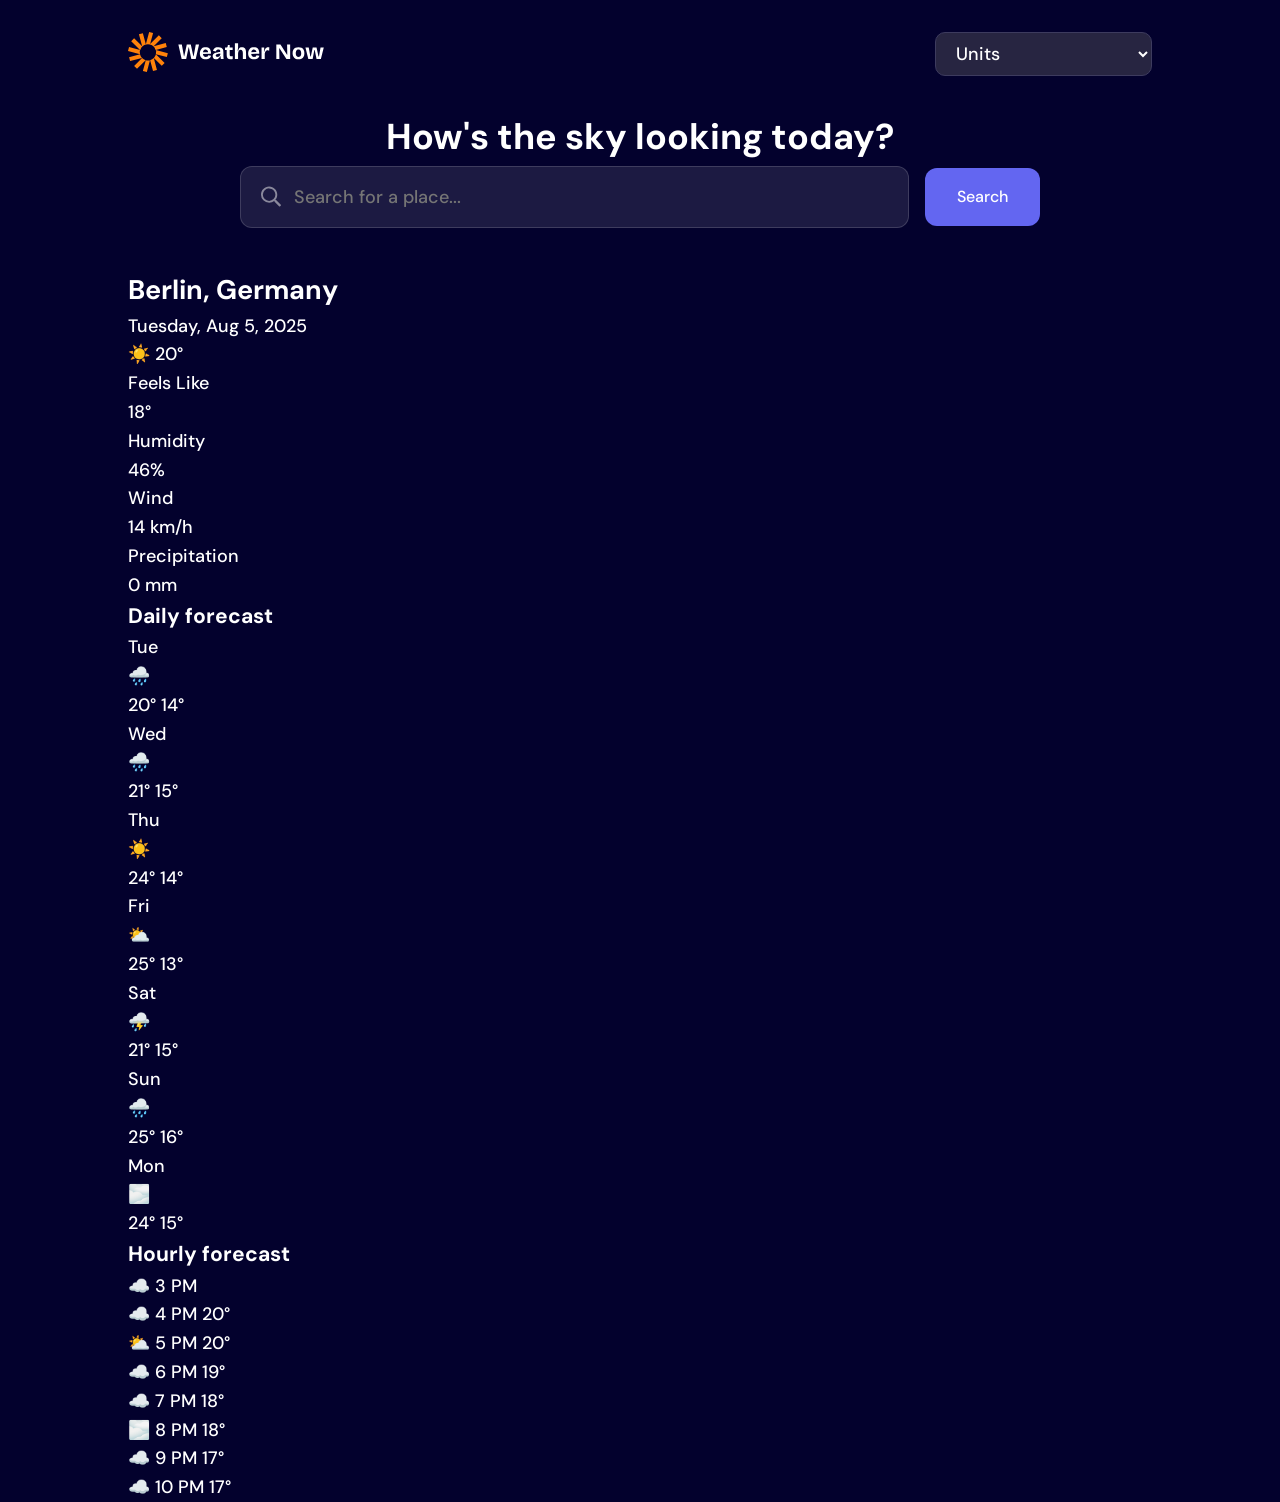
==== weather-app-main/index.html @ 917d3e55 "working on weather-app-main project" ====
<!DOCTYPE html>
<html lang="en">
<head>
  <meta charset="UTF-8">
  <meta name="viewport" content="width=device-width, initial-scale=1.0"> <!-- displays site properly based on user's device -->
  <link rel="stylesheet" href="style.css">
  <link rel="icon" type="image/png" sizes="32x32" href="./assets/images/favicon-32x32.png">
  
  <title>Frontend Mentor | Weather app</title>

</head>
<body>
  <header class="container">
    <nav class="navbar">
      <div class="logo">
        <img src="./assets/images/logo.svg" alt="">
      </div>
      <div class="dropdown-list">
        <select>
          <option disabled selected>
            <img src="./assets/images/icon-units.svg" alt="">
            Units</option>
          <optgroup label="Temperature">
            <option value="celsius">Celsius (°C)</option>
            <option value="fahrenheit">Fahrenheit (°F)</option>
          </optgroup>
          <optgroup label="Wind Speed">
            <option value="kmh">km/h</option>
            <option value="mph">mph</option>
          </optgroup>
          <optgroup label="Precipitation">
            <option value="mm">Millimeters (mm)</option>
            <option value="in">Inches (in)</option>
          </optgroup>
        </select>
      </div>
    </nav>
    
  </header>
  <main class="container">

    <h1 class="main-title">How's the sky looking today?</h1>
    <div class="search-section">
      <div class="search-bar">
        <span class="search-icon"><img src="./assets/images/icon-search.svg" alt=""></span>
        <input type="text" placeholder="Search for a place...">
      </div>
      <button class="search-button">Search</button>
    </div>

    
    <div class="main-content">

      <!-- Main Weather Card -->
      <div class="weather-card">
        <div class="weather-card-content">
            <div class="location-info">
                <h2 class="location-name">Berlin, Germany</h2>
                <p class="location-date">Tuesday, Aug 5, 2025</p>
            </div>
            <div class="weather-display">
                <span class="weather-icon-large">☀️</span>
                <span class="temperature-large">20°</span>
            </div>
        </div>
      </div>

      <div class="weather-details-grid">
        <div class="detail-card">
          <div class="detail-label">Feels Like</div>
          <div class="detail-value">18°</div>
        </div>
        <div class="detail-card">
          <div class="detail-label">Humidity</div>
          <div class="detail-value">46%</div>
        </div>
        <div class="detail-card">
          <div class="detail-label">Wind</div>
          <div class="detail-value">14 km/h</div>
        </div>
        <div class="detail-card">
          <div class="detail-label">Precipitation</div>
          <div class="detail-value">0 mm</div>
        </div>
      </div>

      <!-- Daily Forecast -->
      <section class="daily-forecast-section">
          <h3 class="section-title">Daily forecast</h3>
          <div class="daily-forecast-grid">
              <div class="forecast-day-card">
                  <div class="day-name">Tue</div>
                  <span class="forecast-icon">🌧️</span>
                  <div class="forecast-temps">
                      <span class="temp-high">20°</span>
                      <span class="temp-low">14°</span>
                  </div>
              </div>
              <div class="forecast-day-card">
                  <div class="day-name">Wed</div>
                  <span class="forecast-icon">🌧️</span>
                  <div class="forecast-temps">
                      <span class="temp-high">21°</span>
                      <span class="temp-low">15°</span>
                  </div>
              </div>
              <div class="forecast-day-card">
                  <div class="day-name">Thu</div>
                  <span class="forecast-icon">☀️</span>
                  <div class="forecast-temps">
                      <span class="temp-high">24°</span>
                      <span class="temp-low">14°</span>
                  </div>
              </div>
              <div class="forecast-day-card">
                  <div class="day-name">Fri</div>
                  <span class="forecast-icon">⛅</span>
                  <div class="forecast-temps">
                      <span class="temp-high">25°</span>
                      <span class="temp-low">13°</span>
                  </div>
              </div>
              <div class="forecast-day-card">
                  <div class="day-name">Sat</div>
                  <span class="forecast-icon">⛈️</span>
                  <div class="forecast-temps">
                      <span class="temp-high">21°</span>
                      <span class="temp-low">15°</span>
                  </div>
              </div>
              <div class="forecast-day-card">
                  <div class="day-name">Sun</div>
                  <span class="forecast-icon">🌧️</span>
                  <div class="forecast-temps">
                      <span class="temp-high">25°</span>
                      <span class="temp-low">16°</span>
                  </div>
              </div>
              <div class="forecast-day-card">
                  <div class="day-name">Mon</div>
                  <span class="forecast-icon">🌫️</span>
                  <div class="forecast-temps">
                      <span class="temp-high">24°</span>
                      <span class="temp-low">15°</span>
                  </div>
              </div>
          </div>
      </section>
    </div>

    <!-- Hourly Forecast Sidebar -->
    <aside class="hourly-forecast-sidebar">
        <h3 class="sidebar-title">Hourly forecast</h3>
        <div class="hourly-forecast-list">
            <div class="hourly-item">
                <span class="hour-icon">☁️</span>
                <span class="hour-time">3 PM</span>
                <span class="hour-temp"></span>
            </div>
            <div class="hourly-item">
                <span class="hour-icon">☁️</span>
                <span class="hour-time">4 PM</span>
                <span class="hour-temp">20°</span>
            </div>
            <div class="hourly-item">
                <span class="hour-icon">⛅</span>
                <span class="hour-time">5 PM</span>
                <span class="hour-temp">20°</span>
            </div>
            <div class="hourly-item">
                <span class="hour-icon">☁️</span>
                <span class="hour-time">6 PM</span>
                <span class="hour-temp">19°</span>
            </div>
            <div class="hourly-item">
                <span class="hour-icon">☁️</span>
                <span class="hour-time">7 PM</span>
                <span class="hour-temp">18°</span>
            </div>
            <div class="hourly-item">
                <span class="hour-icon">🌫️</span>
                <span class="hour-time">8 PM</span>
                <span class="hour-temp">18°</span>
            </div>
            <div class="hourly-item">
                <span class="hour-icon">☁️</span>
                <span class="hour-time">9 PM</span>
                <span class="hour-temp">17°</span>
            </div>
            <div class="hourly-item">
                <span class="hour-icon">☁️</span>
                <span class="hour-time">10 PM</span>
                <span class="hour-temp">17°</span>
            </div>
        </div>
    </aside>

  </main>



  
</body>
</html>
---- weather-app-main/style.css ----
@font-face {
  font-family: 'DM Sans';
  src: url('./assets/fonts/DM_Sans/static/DMSans-Light.ttf') format('truetype');
  font-weight: 300;
  font-style: normal;
  font-display: swap;
}

@font-face {
  font-family: 'DM Sans';
  src: url('./assets/fonts/DM_Sans/static/DMSans-Medium.ttf') format('truetype');
  font-weight: 500;
  font-style: normal;
  font-display: swap;
}

@font-face {
  font-family: 'DM Sans';
  src: url('./assets/fonts/DM_Sans/static/DMSans-SemiBold.ttf') format('truetype');
  font-weight: 600;
  font-style: normal;
  font-display: swap;
}

@font-face {
  font-family: 'DM Sans';
  src: url('./assets/fonts/DM_Sans/static/DMSans-SemiBoldItalic.ttf') format('truetype');
  font-weight: 600;
  font-style: italic;
  font-display: swap;
}

@font-face {
  font-family: 'DM Sans';
  src: url('./assets/fonts/DM_Sans/static/DMSans-Bold.ttf') format('truetype');
  font-weight: 700;
  font-style: normal;
  font-display: swap;
}

@font-face {
  font-family: 'Bricolage Grotesque';
  src: url('./assets/fonts/Bricolage_Grotesque/static/BricolageGrotesque-Bold.ttf') format('truetype');
  font-weight: 700;
  font-style: normal;
  font-display: swap;
}

:root {
  /* --------------------------------------------- */
  /*  COLORS (from style-guide.md)                 */
  /* --------------------------------------------- */
  --color-neutral-900: hsl(243, 96%, 9%);
  --color-neutral-800: hsl(243, 27%, 20%);
  --color-neutral-700: hsl(243, 23%, 24%);
  --color-neutral-600: hsl(243, 23%, 30%);
  --color-neutral-300: hsl(240, 6%, 70%);
  --color-neutral-200: hsl(250, 6%, 84%);
  --color-neutral-0: hsl(0, 0%, 100%);




  --color-primary: hsl(28, 100%, 52%); /* Orange 500 */
  --color-blue-500: hsl(233, 67%, 56%);
  --color-blue-700: hsl(248, 70%, 36%);

  --color-bg: var(--color-neutral-900);
  --color-text: var(--color-neutral-0);

  /* --------------------------------------------- */
  /*  TYPOGRAPHY (updated: body 18px, fonts)       */
  /* --------------------------------------------- */
  --font-family-base: "DM Sans", sans-serif;
  --font-family-heading: "Bricolage Grotesque", "DM Sans", sans-serif;
  --line-height-base: 1.6;

  /* font: [style] [weight] [size]/[line-height] [family] */
  --font-body: normal 400 1.125rem/1.6 var(--font-family-base); /* 18px */
  --font-h1: normal 700 2.25rem/1.2 var(--font-family-heading);
  --font-h2: normal 700 1.75rem/1.3 var(--font-family-heading);
  --font-h3: normal 600 1.5rem/1.35 var(--font-family-base);
  --font-h4: normal 600 1.25rem/1.4 var(--font-family-base);
  --font-h5: normal 500 1.125rem/1.45 var(--font-family-base);
  --font-h6: normal 500 1rem/1.5 var(--font-family-base);
  --font-p: var(--font-body);
  --font-small: normal 400 0.875rem/1.4 var(--font-family-base);

  /* --------------------------------------------- */
  /*  SIZES & SPACING                               */
  /*  (kept from original file)                     */
  /* --------------------------------------------- */
  --container-sm: 640px;
  --container-md: 768px;
  --container-lg: 1024px;
  --container-xl: 1280px;
  --container-2xl: 1440px;

  --gap-1: 0.25rem;  /* 4px  */
  --gap-2: 0.5rem;   /* 8px  */
  --gap-3: 0.75rem;  /* 12px */
  --gap-4: 1rem;     /* 16px */
  --gap-6: 1.5rem;   /* 24px */
  --gap-8: 2rem;     /* 32px */

  --radius-sm: 6px;
  --radius-md: 10px;
  --radius-lg: 16px;

  --shadow-sm: 0 1px 3px rgba(0,0,0,0.1);
  --shadow-md: 0 4px 12px rgba(0,0,0,0.12);
  --shadow-lg: 0 8px 24px rgba(0,0,0,0.16);

  /* --------------------------------------------- */
  /*  MISC                                          */
  /* --------------------------------------------- */
  --transition-fast: 0.15s ease;
  --transition-normal: 0.3s ease;
  --transition-slow: 0.5s ease;
}

.attribution { font-size: 11px; text-align: center; }
.attribution a { color: hsl(228, 45%, 44%); }

/* Minimal CSS reset */
*, *::before, *::after {
  margin: 0;
  padding: 0;
  box-sizing: border-box;
}

img, picture, video, canvas, svg {
  max-width: 100%;
  display: block;
}

button, input, select, textarea {
  font: inherit;
  color: inherit;
  background: none;
  border: none;
  outline: none;
}

a { color: inherit; text-decoration: none; }

/* End reset */

body {
  line-height: var(--line-height-base, 1.6);
  -webkit-font-smoothing: antialiased;
  -moz-osx-font-smoothing: grayscale;
  min-height: 100vh;
  background: var(--color-bg, #fff);
  color: var(--color-text, #000);
  font: var(--font-body, 400 1.125rem/1.6 sans-serif);
}

.container {
  max-width: var(--container-lg);
  margin-inline: auto;
}

.navbar {
  display: flex;
  justify-content: space-between;
  margin: 2rem 0;
}

select {
  background-color: var(--color-neutral-800);
  color: var(--color-text); 
  border-radius: var(--radius-md);   
  padding: var(--gap-2) var(--gap-4); 
  border: 1px solid var(--color-neutral-600);
}

select option {
  background-color: var(--color-neutral-700);
  color: var(--color-text);
}

.main-title {
  text-align: center;
}

/* Search Section */
.search-section {
  text-align: center;
  display: flex;
  justify-content: center;
  gap: 1rem;
}

.search-section {
    display: flex;
    gap: 16px;
    max-width: 800px;
    margin: 0 auto 40px;
    align-items: center;
}

.search-bar {
    flex: 1;
    display: flex;
    align-items: center;
    background-color: rgba(255, 255, 255, 0.1);
    border-radius: 12px;
    padding: 16px 20px;
    gap: 12px;
    border: 1px solid rgba(255, 255, 255, 0.15);
}

.search-icon {
    font-size: 20px;
    opacity: 0.6;
}

.search-input {
    flex: 1;
    background: transparent;
    border: none;
    outline: none;
    color: #ffffff;
    font-size: 16px;
}

.search-input::placeholder {
    color: rgba(255, 255, 255, 0.5);
}

.search-button {
    background-color: #6366f1;
    color: #ffffff;
    border: none;
    border-radius: 12px;
    padding: 16px 32px;
    font-size: 16px;
    font-weight: 500;
    cursor: pointer;
    transition: background-color 0.3s ease;
}

.search-button:hover {
    background-color: #4f46e5;
}

.search-button:active {
    background-color: #4338ca;
}


/* Main Content */

/* .weather-card {
  background: url(./assets/images/bg-today-large.svg), no-repeat, center;

} */
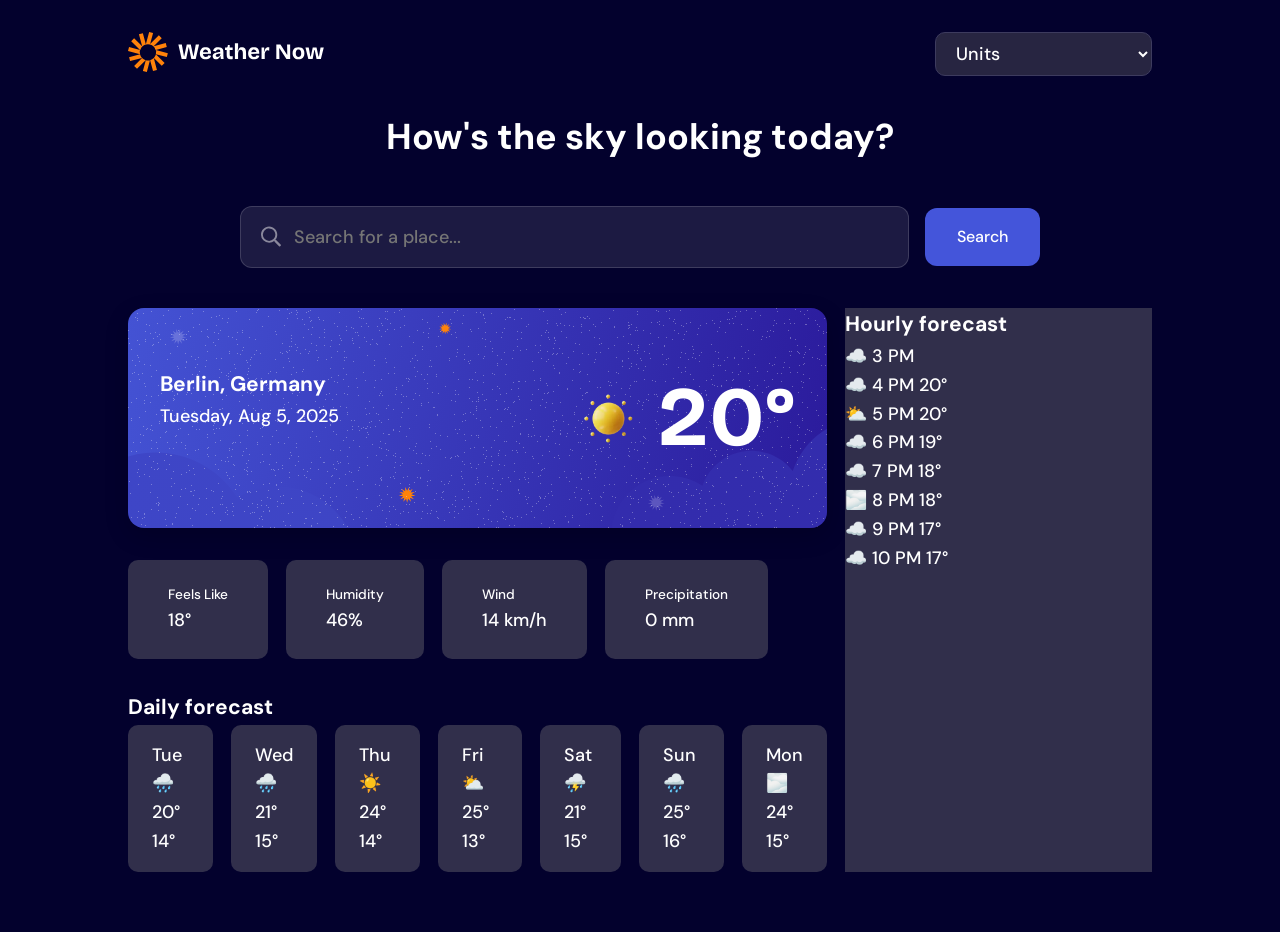
==== commit 9ac4cc5c: "update some style.css #2" ====
--- a/weather-app-main/index.html
+++ b/weather-app-main/index.html
@@ -43,157 +43,157 @@
     <div class="search-section">
       <div class="search-bar">
         <span class="search-icon"><img src="./assets/images/icon-search.svg" alt=""></span>
-        <input type="text" placeholder="Search for a place...">
+        <input type="text" placeholder="Search for a place..." autofocus>
       </div>
       <button class="search-button">Search</button>
     </div>
 
     
-    <div class="main-content">
-
-      <!-- Main Weather Card -->
-      <div class="weather-card">
-        <div class="weather-card-content">
-            <div class="location-info">
-                <h2 class="location-name">Berlin, Germany</h2>
-                <p class="location-date">Tuesday, Aug 5, 2025</p>
+    <div class="wrapper-flex">
+      <div class="main-content">
+        <!-- Main Weather Card -->
+        <div class="weather-card">
+          <div class="weather-card-content">
+              <div class="location-info">
+                  <h3 class="location-name">Berlin, Germany</h3>
+                  <p class="location-date">Tuesday, Aug 5, 2025</p>
+              </div>
+              <div class="weather-display">
+                  <img src="./assets/images/icon-sunny.webp" alt="Sunny">
+                  <h2 class="temperature-large">20°</h2>
+              </div>
+          </div>
+        </div>
+        <!-- Weather Details -->
+        <div class="weather-details-grid">
+          <div class="detail-card">
+            <div class="detail-label">Feels Like</div>
+            <div class="detail-value">18°</div>
+          </div>
+          <div class="detail-card">
+            <div class="detail-label">Humidity</div>
+            <div class="detail-value">46%</div>
+          </div>
+          <div class="detail-card">
+            <div class="detail-label">Wind</div>
+            <div class="detail-value">14 km/h</div>
+          </div>
+          <div class="detail-card">
+            <div class="detail-label">Precipitation</div>
+            <div class="detail-value">0 mm</div>
+          </div>
+        </div>
+        <!-- Daily Forecast -->
+        <section class="daily-forecast-section">
+            <h3 class="section-title">Daily forecast</h3>
+            <div class="daily-forecast-grid">
+                <div class="forecast-day-card">
+                    <div class="day-name">Tue</div>
+                    <span class="forecast-icon">🌧️</span>
+                    <div class="forecast-temps">
+                        <span class="temp-high">20°</span>
+                        <span class="temp-low">14°</span>
+                    </div>
+                </div>
+                <div class="forecast-day-card">
+                    <div class="day-name">Wed</div>
+                    <span class="forecast-icon">🌧️</span>
+                    <div class="forecast-temps">
+                        <span class="temp-high">21°</span>
+                        <span class="temp-low">15°</span>
+                    </div>
+                </div>
+                <div class="forecast-day-card">
+                    <div class="day-name">Thu</div>
+                    <span class="forecast-icon">☀️</span>
+                    <div class="forecast-temps">
+                        <span class="temp-high">24°</span>
+                        <span class="temp-low">14°</span>
+                    </div>
+                </div>
+                <div class="forecast-day-card">
+                    <div class="day-name">Fri</div>
+                    <span class="forecast-icon">⛅</span>
+                    <div class="forecast-temps">
+                        <span class="temp-high">25°</span>
+                        <span class="temp-low">13°</span>
+                    </div>
+                </div>
+                <div class="forecast-day-card">
+                    <div class="day-name">Sat</div>
+                    <span class="forecast-icon">⛈️</span>
+                    <div class="forecast-temps">
+                        <span class="temp-high">21°</span>
+                        <span class="temp-low">15°</span>
+                    </div>
+                </div>
+                <div class="forecast-day-card">
+                    <div class="day-name">Sun</div>
+                    <span class="forecast-icon">🌧️</span>
+                    <div class="forecast-temps">
+                        <span class="temp-high">25°</span>
+                        <span class="temp-low">16°</span>
+                    </div>
+                </div>
+                <div class="forecast-day-card">
+                    <div class="day-name">Mon</div>
+                    <span class="forecast-icon">🌫️</span>
+                    <div class="forecast-temps">
+                        <span class="temp-high">24°</span>
+                        <span class="temp-low">15°</span>
+                    </div>
+                </div>
             </div>
-            <div class="weather-display">
-                <span class="weather-icon-large">☀️</span>
-                <span class="temperature-large">20°</span>
-            </div>
-        </div>
-      </div>
-
-      <div class="weather-details-grid">
-        <div class="detail-card">
-          <div class="detail-label">Feels Like</div>
-          <div class="detail-value">18°</div>
-        </div>
-        <div class="detail-card">
-          <div class="detail-label">Humidity</div>
-          <div class="detail-value">46%</div>
-        </div>
-        <div class="detail-card">
-          <div class="detail-label">Wind</div>
-          <div class="detail-value">14 km/h</div>
-        </div>
-        <div class="detail-card">
-          <div class="detail-label">Precipitation</div>
-          <div class="detail-value">0 mm</div>
-        </div>
-      </div>
-
-      <!-- Daily Forecast -->
-      <section class="daily-forecast-section">
-          <h3 class="section-title">Daily forecast</h3>
-          <div class="daily-forecast-grid">
-              <div class="forecast-day-card">
-                  <div class="day-name">Tue</div>
-                  <span class="forecast-icon">🌧️</span>
-                  <div class="forecast-temps">
-                      <span class="temp-high">20°</span>
-                      <span class="temp-low">14°</span>
-                  </div>
-              </div>
-              <div class="forecast-day-card">
-                  <div class="day-name">Wed</div>
-                  <span class="forecast-icon">🌧️</span>
-                  <div class="forecast-temps">
-                      <span class="temp-high">21°</span>
-                      <span class="temp-low">15°</span>
-                  </div>
-              </div>
-              <div class="forecast-day-card">
-                  <div class="day-name">Thu</div>
-                  <span class="forecast-icon">☀️</span>
-                  <div class="forecast-temps">
-                      <span class="temp-high">24°</span>
-                      <span class="temp-low">14°</span>
-                  </div>
-              </div>
-              <div class="forecast-day-card">
-                  <div class="day-name">Fri</div>
-                  <span class="forecast-icon">⛅</span>
-                  <div class="forecast-temps">
-                      <span class="temp-high">25°</span>
-                      <span class="temp-low">13°</span>
-                  </div>
-              </div>
-              <div class="forecast-day-card">
-                  <div class="day-name">Sat</div>
-                  <span class="forecast-icon">⛈️</span>
-                  <div class="forecast-temps">
-                      <span class="temp-high">21°</span>
-                      <span class="temp-low">15°</span>
-                  </div>
-              </div>
-              <div class="forecast-day-card">
-                  <div class="day-name">Sun</div>
-                  <span class="forecast-icon">🌧️</span>
-                  <div class="forecast-temps">
-                      <span class="temp-high">25°</span>
-                      <span class="temp-low">16°</span>
-                  </div>
-              </div>
-              <div class="forecast-day-card">
-                  <div class="day-name">Mon</div>
-                  <span class="forecast-icon">🌫️</span>
-                  <div class="forecast-temps">
-                      <span class="temp-high">24°</span>
-                      <span class="temp-low">15°</span>
-                  </div>
-              </div>
-          </div>
-      </section>
+        </section>
+      </div>
+      
+      <!-- Hourly Forecast Sidebar -->
+      <aside class="hourly-forecast-sidebar">
+          <h3 class="sidebar-title">Hourly forecast</h3>
+          <div class="hourly-forecast-list">
+              <div class="hourly-item">
+                  <span class="hour-icon">☁️</span>
+                  <span class="hour-time">3 PM</span>
+                  <span class="hour-temp"></span>
+              </div>
+              <div class="hourly-item">
+                  <span class="hour-icon">☁️</span>
+                  <span class="hour-time">4 PM</span>
+                  <span class="hour-temp">20°</span>
+              </div>
+              <div class="hourly-item">
+                  <span class="hour-icon">⛅</span>
+                  <span class="hour-time">5 PM</span>
+                  <span class="hour-temp">20°</span>
+              </div>
+              <div class="hourly-item">
+                  <span class="hour-icon">☁️</span>
+                  <span class="hour-time">6 PM</span>
+                  <span class="hour-temp">19°</span>
+              </div>
+              <div class="hourly-item">
+                  <span class="hour-icon">☁️</span>
+                  <span class="hour-time">7 PM</span>
+                  <span class="hour-temp">18°</span>
+              </div>
+              <div class="hourly-item">
+                  <span class="hour-icon">🌫️</span>
+                  <span class="hour-time">8 PM</span>
+                  <span class="hour-temp">18°</span>
+              </div>
+              <div class="hourly-item">
+                  <span class="hour-icon">☁️</span>
+                  <span class="hour-time">9 PM</span>
+                  <span class="hour-temp">17°</span>
+              </div>
+              <div class="hourly-item">
+                  <span class="hour-icon">☁️</span>
+                  <span class="hour-time">10 PM</span>
+                  <span class="hour-temp">17°</span>
+              </div>
+          </div>
+      </aside>
     </div>
-
-    <!-- Hourly Forecast Sidebar -->
-    <aside class="hourly-forecast-sidebar">
-        <h3 class="sidebar-title">Hourly forecast</h3>
-        <div class="hourly-forecast-list">
-            <div class="hourly-item">
-                <span class="hour-icon">☁️</span>
-                <span class="hour-time">3 PM</span>
-                <span class="hour-temp"></span>
-            </div>
-            <div class="hourly-item">
-                <span class="hour-icon">☁️</span>
-                <span class="hour-time">4 PM</span>
-                <span class="hour-temp">20°</span>
-            </div>
-            <div class="hourly-item">
-                <span class="hour-icon">⛅</span>
-                <span class="hour-time">5 PM</span>
-                <span class="hour-temp">20°</span>
-            </div>
-            <div class="hourly-item">
-                <span class="hour-icon">☁️</span>
-                <span class="hour-time">6 PM</span>
-                <span class="hour-temp">19°</span>
-            </div>
-            <div class="hourly-item">
-                <span class="hour-icon">☁️</span>
-                <span class="hour-time">7 PM</span>
-                <span class="hour-temp">18°</span>
-            </div>
-            <div class="hourly-item">
-                <span class="hour-icon">🌫️</span>
-                <span class="hour-time">8 PM</span>
-                <span class="hour-temp">18°</span>
-            </div>
-            <div class="hourly-item">
-                <span class="hour-icon">☁️</span>
-                <span class="hour-time">9 PM</span>
-                <span class="hour-temp">17°</span>
-            </div>
-            <div class="hourly-item">
-                <span class="hour-icon">☁️</span>
-                <span class="hour-time">10 PM</span>
-                <span class="hour-temp">17°</span>
-            </div>
-        </div>
-    </aside>
 
   </main>
 
--- a/weather-app-main/style.css
+++ b/weather-app-main/style.css
@@ -196,7 +196,7 @@
     display: flex;
     gap: 16px;
     max-width: 800px;
-    margin: 0 auto 40px;
+    margin:40px auto;
     align-items: center;
 }
 
@@ -230,7 +230,7 @@
 }
 
 .search-button {
-    background-color: #6366f1;
+    background-color: var(--color-blue-500);
     color: #ffffff;
     border: none;
     border-radius: 12px;
@@ -242,17 +242,96 @@
 }
 
 .search-button:hover {
-    background-color: #4f46e5;
+    background-color: var(--color-blue-700);
 }
 
 .search-button:active {
-    background-color: #4338ca;
-}
-
+    background-color: var(--color-blue-700);
+}
+
+
+.wrapper-flex {
+  display: flex;
+  justify-content: center;
+  gap: 1em;
+}
 
 /* Main Content */
 
-/* .weather-card {
-  background: url(./assets/images/bg-today-large.svg), no-repeat, center;
-
-} */+.main-content {
+  /* background: var(--color-neutral-600); */
+  /* width: 70%; */
+  /* flex-basis: 70%; */
+  flex: 1 1 70%;
+}
+
+
+.weather-card {
+  background-image: url('./assets/images/bg-today-large.svg');
+  background-repeat: no-repeat;
+  background-position: center;
+  background-size: cover;
+  border-radius: var(--radius-lg);
+  padding: 1.5rem 2rem;
+  color: var(--color-text);
+  display: flex;
+  align-items: center;
+  /* justify-content: space-between; */
+  min-height: 220px;
+  box-shadow: var(--shadow-lg);
+  overflow: hidden;
+}
+
+.weather-card .weather-card-content {
+  display: flex;
+  justify-content: space-between;
+  flex: 1 1 100%;
+}
+
+.weather-display img {
+  width: 100px;
+  height: 100px;
+}
+
+.weather-display {
+  display: flex;
+  align-items: center;
+}
+
+.weather-display .temperature-large {
+  font: normal 700 5.25rem/1.2 var(--font-family-heading);
+}
+
+.hourly-forecast-sidebar {
+  background: var(--color-neutral-700);
+  /* width: 30%; */
+  /* flex-basis: 30%; */
+  flex: 0 0 30%;
+}
+
+.weather-details-grid {
+  display: flex;
+  gap: 1em;
+  margin: var(--gap-8) 0;
+}
+
+.weather-details-grid .detail-card {
+  background-color: var(--color-neutral-700);
+  padding: 1.5rem 2.5rem;
+  border-radius: var(--radius-md);
+}
+
+.weather-details-grid .detail-card .detail-label {
+  font-size: .85rem;
+}
+
+.daily-forecast-grid {
+  display: flex;
+  gap: 1em;
+}
+
+.forecast-day-card {
+  background-color: var(--color-neutral-700);
+  padding: 1rem 1.5rem;
+  border-radius: var(--radius-md);
+}
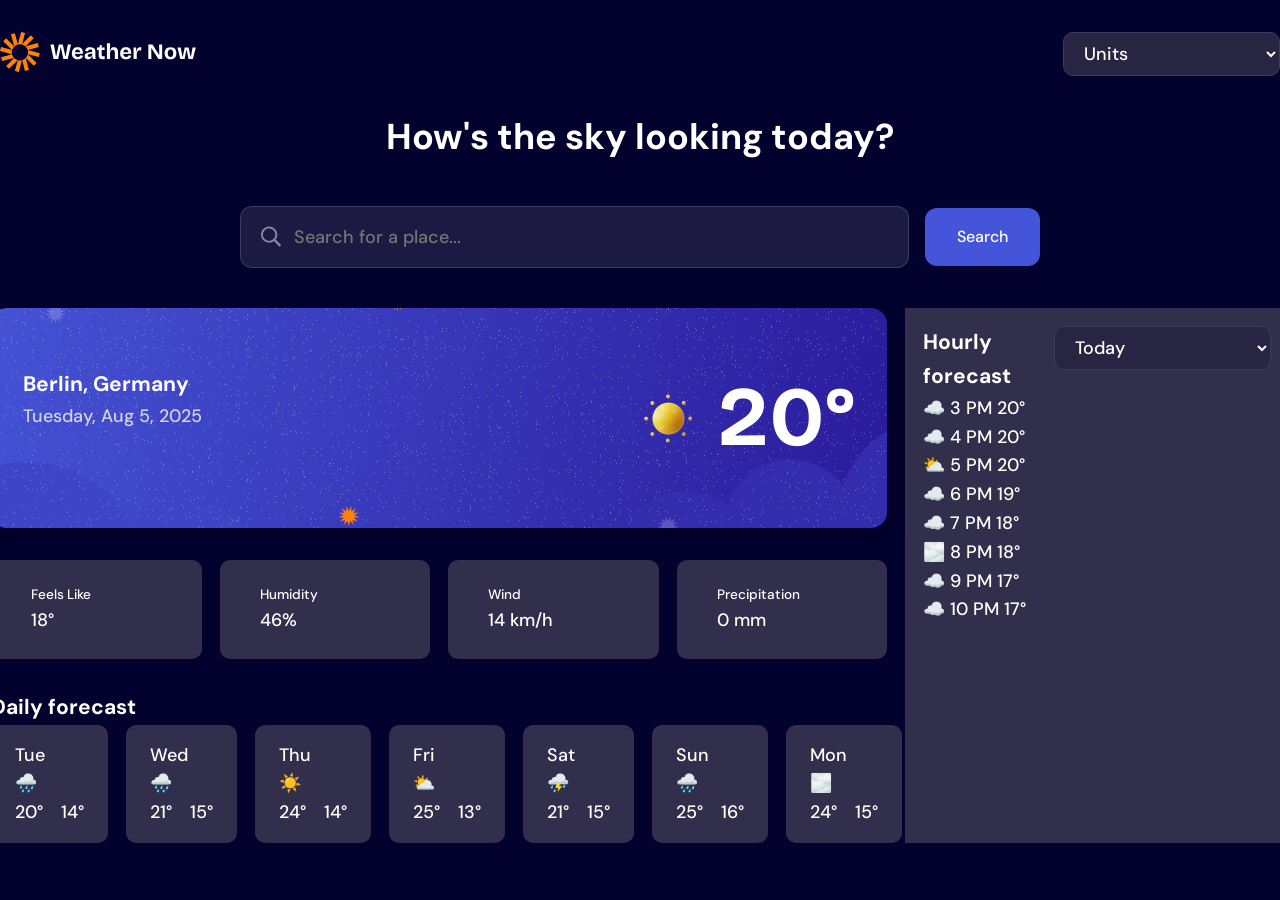
==== commit a61b48fd: "update both html and css" ====
--- a/weather-app-main/index.html
+++ b/weather-app-main/index.html
@@ -37,6 +37,7 @@
     </nav>
     
   </header>
+
   <main class="container">
 
     <h1 class="main-title">How's the sky looking today?</h1>
@@ -149,12 +150,34 @@
       
       <!-- Hourly Forecast Sidebar -->
       <aside class="hourly-forecast-sidebar">
-          <h3 class="sidebar-title">Hourly forecast</h3>
+          <div class="side-header">
+            <h3 class="sidebar-title">Hourly forecast</h3>
+            <div class="dropdown-list">
+            <select>
+              <option disabled selected>
+                <img src="./assets/images/icon-units.svg" alt="">
+                Today</option>
+              <optgroup label="Temperature">
+                <option value="celsius">Celsius (°C)</option>
+                <option value="fahrenheit">Fahrenheit (°F)</option>
+              </optgroup>
+              <optgroup label="Wind Speed">
+                <option value="kmh">km/h</option>
+                <option value="mph">mph</option>
+              </optgroup>
+              <optgroup label="Precipitation">
+                <option value="mm">Millimeters (mm)</option>
+                <option value="in">Inches (in)</option>
+              </optgroup>
+            </select>
+          </div>
+          </div>
+          
           <div class="hourly-forecast-list">
               <div class="hourly-item">
                   <span class="hour-icon">☁️</span>
                   <span class="hour-time">3 PM</span>
-                  <span class="hour-temp"></span>
+                  <span class="hour-temp">20°</span>
               </div>
               <div class="hourly-item">
                   <span class="hour-icon">☁️</span>
@@ -199,6 +222,6 @@
 
 
 
-  
+  <script src="app.js"></script>
 </body>
 </html>
--- a/weather-app-main/style.css
+++ b/weather-app-main/style.css
@@ -150,14 +150,13 @@
   line-height: var(--line-height-base, 1.6);
   -webkit-font-smoothing: antialiased;
   -moz-osx-font-smoothing: grayscale;
-  min-height: 100vh;
   background: var(--color-bg, #fff);
   color: var(--color-text, #000);
   font: var(--font-body, 400 1.125rem/1.6 sans-serif);
 }
 
 .container {
-  max-width: var(--container-lg);
+  max-width: var(--container-2xl);
   margin-inline: auto;
 }
 
@@ -166,6 +165,7 @@
   justify-content: space-between;
   margin: 2rem 0;
 }
+
 
 select {
   background-color: var(--color-neutral-800);
@@ -177,7 +177,12 @@
 
 select option {
   background-color: var(--color-neutral-700);
-  color: var(--color-text);
+  color: var(--color-text);  
+  
+}
+
+option, optgroup {
+  font-size: .875rem;
 }
 
 .main-title {
@@ -249,7 +254,6 @@
     background-color: var(--color-blue-700);
 }
 
-
 .wrapper-flex {
   display: flex;
   justify-content: center;
@@ -260,9 +264,7 @@
 
 .main-content {
   /* background: var(--color-neutral-600); */
-  /* width: 70%; */
-  /* flex-basis: 70%; */
-  flex: 1 1 70%;
+  width: 70%;
 }
 
 
@@ -282,10 +284,16 @@
   overflow: hidden;
 }
 
+
+
 .weather-card .weather-card-content {
   display: flex;
   justify-content: space-between;
   flex: 1 1 100%;
+}
+
+.weather-card .weather-card-content .location-date {
+  color: var(--color-neutral-200);
 }
 
 .weather-display img {
@@ -310,7 +318,8 @@
 }
 
 .weather-details-grid {
-  display: flex;
+  display: grid;
+  grid-template-columns: repeat(4, 1fr);
   gap: 1em;
   margin: var(--gap-8) 0;
 }
@@ -334,4 +343,19 @@
   background-color: var(--color-neutral-700);
   padding: 1rem 1.5rem;
   border-radius: var(--radius-md);
+}
+
+.forecast-temps {
+  display: flex;
+  gap: 1em;
+}
+
+/* Hourly Forecast Sidebar */
+
+.hourly-forecast-sidebar {
+  padding: 1em;
+}
+
+.hourly-forecast-sidebar .side-header {
+  display: flex;
 }
